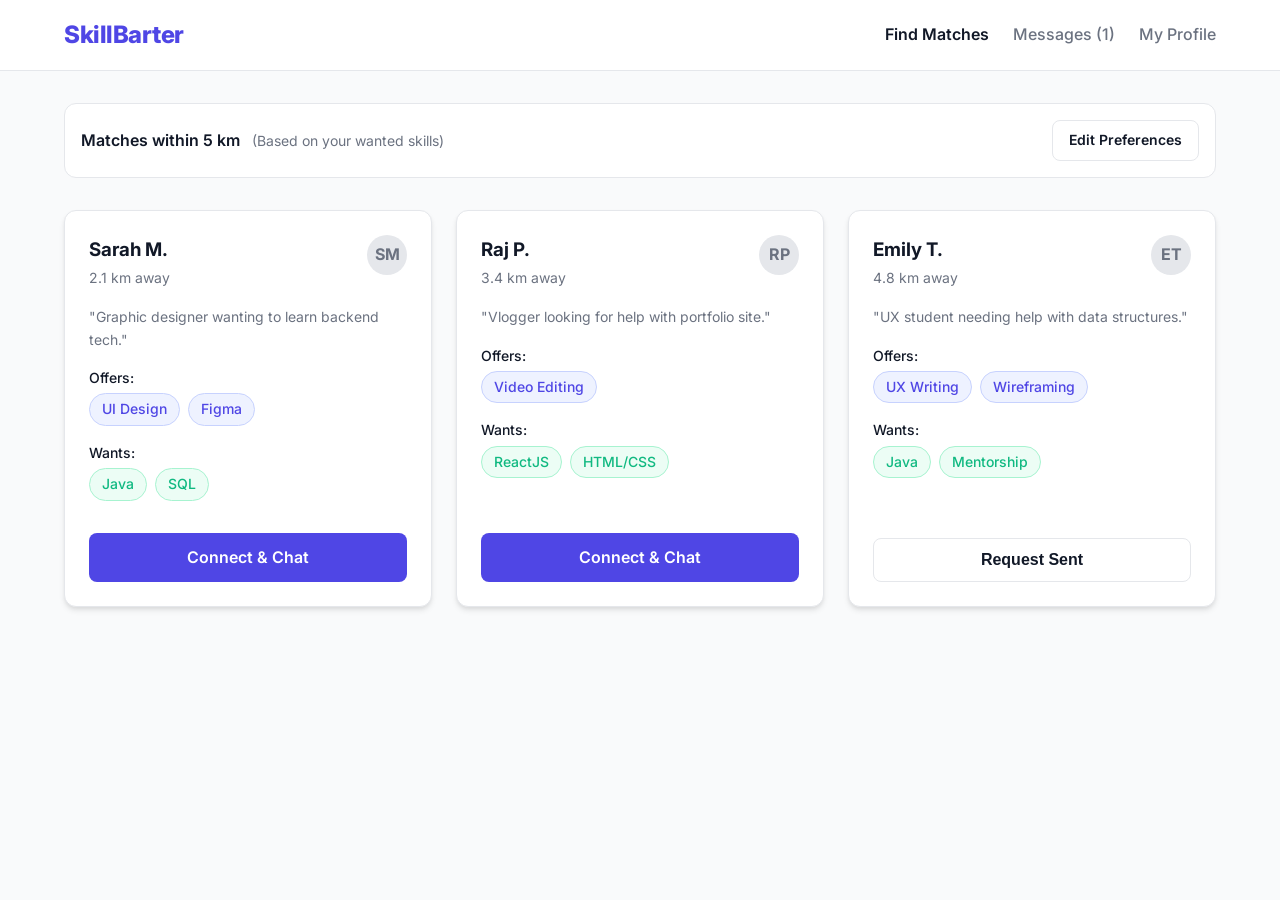
==== dashboard.html @ e57dbd8a "Initialize Local Skill Barter Platform frontend layout" ====
<!DOCTYPE html>
<html lang="en">
<head>
    <meta charset="UTF-8">
    <meta name="viewport" content="width=device-width, initial-scale=1.0">
    <title>Dashboard | SkillBarter</title>
    <link href="https://fonts.googleapis.com/css2?family=Inter:wght@400;500;600;700;800&display=swap" rel="stylesheet">
    <link rel="stylesheet" href="css/style.css">
    <style>
        .filter-bar {
            display: flex;
            justify-content: space-between;
            align-items: center;
            margin: 2rem 0;
            padding: 1rem;
            background: var(--bg-card);
            border: 1px solid var(--border);
            border-radius: var(--radius);
        }
        .user-card {
            display: flex;
            flex-direction: column;
            justify-content: space-between;
        }
        .user-card-header {
            display: flex;
            justify-content: space-between;
            align-items: flex-start;
            margin-bottom: 1rem;
        }
    </style>
</head>
<body>
    <nav class="navbar">
        <div class="container">
            <a href="index.html" class="logo">SkillBarter</a>
            <div class="nav-links">
                <a href="dashboard.html" style="font-weight: 600; color: var(--text-main);">Find Matches</a>
                <a href="chat.html">Messages (1)</a>
                <a href="profile.html">My Profile</a>
            </div>
        </div>
    </nav>

    <div class="container">
        
        <div class="filter-bar">
            <div>
                <span style="font-weight: 600; color: var(--text-main);">Matches within 5 km</span>
                <span style="color: var(--text-muted); margin-left: 0.5rem; font-size: 0.875rem;">(Based on your wanted skills)</span>
            </div>
            <div>
                <a href="profile.html" class="btn btn-outline" style="padding: 0.5rem 1rem; font-size: 0.875rem;">Edit Preferences</a>
            </div>
        </div>

        <div class="grid grid-cols-3" style="margin-bottom: 4rem;">
            
            <!-- Match 1 -->
            <div class="card user-card">
                <div>
                    <div class="user-card-header">
                        <div>
                            <h3 style="margin-bottom: 0;">Sarah M.</h3>
                            <span style="font-size: 0.875rem; color: var(--text-muted);">2.1 km away</span>
                        </div>
                        <div class="avatar" style="width: 40px; height: 40px;">SM</div>
                    </div>
                    
                    <p style="font-size: 0.875rem;">"Graphic designer wanting to learn backend tech."</p>

                    <div>
                        <div style="font-size: 0.875rem; font-weight: 500; margin-bottom: 0.25rem;">Offers:</div>
                        <div class="tags">
                            <span class="tag offer">UI Design</span>
                            <span class="tag offer">Figma</span>
                        </div>
                    </div>
                    <div>
                        <div style="font-size: 0.875rem; font-weight: 500; margin-bottom: 0.25rem;">Wants:</div>
                        <div class="tags">
                            <span class="tag want">Java</span>
                            <span class="tag want">SQL</span>
                        </div>
                    </div>
                </div>
                
                <a href="chat.html" class="btn btn-primary btn-block" style="margin-top: 1rem;">Connect & Chat</a>
            </div>

            <!-- Match 2 -->
            <div class="card user-card">
                <div>
                    <div class="user-card-header">
                        <div>
                            <h3 style="margin-bottom: 0;">Raj P.</h3>
                            <span style="font-size: 0.875rem; color: var(--text-muted);">3.4 km away</span>
                        </div>
                        <div class="avatar" style="width: 40px; height: 40px;">RP</div>
                    </div>
                    
                    <p style="font-size: 0.875rem;">"Vlogger looking for help with portfolio site."</p>

                    <div>
                        <div style="font-size: 0.875rem; font-weight: 500; margin-bottom: 0.25rem;">Offers:</div>
                        <div class="tags">
                            <span class="tag offer">Video Editing</span>
                        </div>
                    </div>
                    <div>
                        <div style="font-size: 0.875rem; font-weight: 500; margin-bottom: 0.25rem;">Wants:</div>
                        <div class="tags">
                            <span class="tag want">ReactJS</span>
                            <span class="tag want">HTML/CSS</span>
                        </div>
                    </div>
                </div>
                
                <a href="chat.html" class="btn btn-primary btn-block" style="margin-top: 1rem;">Connect & Chat</a>
            </div>

            <!-- Match 3 -->
            <div class="card user-card">
                <div>
                    <div class="user-card-header">
                        <div>
                            <h3 style="margin-bottom: 0;">Emily T.</h3>
                            <span style="font-size: 0.875rem; color: var(--text-muted);">4.8 km away</span>
                        </div>
                        <div class="avatar" style="width: 40px; height: 40px;">ET</div>
                    </div>
                    
                    <p style="font-size: 0.875rem;">"UX student needing help with data structures."</p>

                    <div>
                        <div style="font-size: 0.875rem; font-weight: 500; margin-bottom: 0.25rem;">Offers:</div>
                        <div class="tags">
                            <span class="tag offer">UX Writing</span>
                            <span class="tag offer">Wireframing</span>
                        </div>
                    </div>
                    <div>
                        <div style="font-size: 0.875rem; font-weight: 500; margin-bottom: 0.25rem;">Wants:</div>
                        <div class="tags">
                            <span class="tag want">Java</span>
                            <span class="tag want">Mentorship</span>
                        </div>
                    </div>
                </div>
                
                <button class="btn btn-outline btn-block" style="margin-top: 1rem;">Request Sent</button>
            </div>

        </div>
    </div>

    <script src="js/app.js"></script>
</body>
</html>
---- css/style.css ----
:root {
  --primary: #4F46E5;
  --primary-hover: #4338CA;
  --secondary: #10B981;
  --bg-main: #F9FAFB;
  --bg-card: #FFFFFF;
  --text-main: #111827;
  --text-muted: #6B7280;
  --border: #E5E7EB;
  --radius: 12px;
  --radius-sm: 8px;
  --shadow: 0 4px 6px -1px rgba(0, 0, 0, 0.1), 0 2px 4px -1px rgba(0, 0, 0, 0.06);
  --shadow-hover: 0 10px 15px -3px rgba(0, 0, 0, 0.1), 0 4px 6px -2px rgba(0, 0, 0, 0.05);
  font-family: 'Inter', system-ui, -apple-system, sans-serif;
}

* {
  box-sizing: border-box;
  margin: 0;
  padding: 0;
}

body {
  background-color: var(--bg-main);
  color: var(--text-main);
  line-height: 1.6;
  font-family: var(--font-family);
  -webkit-font-smoothing: antialiased;
}

a {
  text-decoration: none;
  color: var(--primary);
  transition: color 0.2s ease;
}

a:hover {
  color: var(--primary-hover);
}

ul {
  list-style: none;
}

/* Typography */
h1, h2, h3, h4 {
  color: var(--text-main);
  font-weight: 700;
  margin-bottom: 0.5rem;
}

p {
  color: var(--text-muted);
  margin-bottom: 1rem;
}

/* Layout */
.container {
  max-width: 1200px;
  margin: 0 auto;
  padding: 0 1.5rem;
}

.navbar {
  background-color: var(--bg-card);
  border-bottom: 1px solid var(--border);
  padding: 1rem 0;
  position: sticky;
  top: 0;
  z-index: 100;
}

.navbar .container {
  display: flex;
  justify-content: space-between;
  align-items: center;
}

.logo {
  font-size: 1.5rem;
  font-weight: 800;
  color: var(--primary);
  letter-spacing: -0.5px;
}

.nav-links {
  display: flex;
  gap: 1.5rem;
  align-items: center;
}

.nav-links a {
  color: var(--text-muted);
  font-weight: 500;
}

.nav-links a:hover {
  color: var(--text-main);
}

/* Buttons */
.btn {
  display: inline-block;
  padding: 0.75rem 1.5rem;
  border-radius: var(--radius-sm);
  font-weight: 600;
  text-align: center;
  cursor: pointer;
  transition: all 0.2s ease;
  border: none;
  font-size: 1rem;
}

.btn-primary {
  background-color: var(--primary);
  color: white;
}

.btn-primary:hover {
  background-color: var(--primary-hover);
  color: white;
  transform: translateY(-1px);
}

.btn-outline {
  background-color: transparent;
  color: var(--text-main);
  border: 1px solid var(--border);
}

.btn-outline:hover {
  background-color: var(--bg-main);
}

.btn-block {
  width: 100%;
}

/* Cards */
.card {
  background-color: var(--bg-card);
  border-radius: var(--radius);
  border: 1px solid var(--border);
  padding: 1.5rem;
  box-shadow: var(--shadow);
  transition: box-shadow 0.2s ease, transform 0.2s ease;
}

.card:hover {
  box-shadow: var(--shadow-hover);
  transform: translateY(-2px);
}

/* Forms */
.form-group {
  margin-bottom: 1.5rem;
}

.form-label {
  display: block;
  font-weight: 500;
  margin-bottom: 0.5rem;
  color: var(--text-main);
}

.form-control {
  width: 100%;
  padding: 0.75rem 1rem;
  border: 1px solid var(--border);
  border-radius: var(--radius-sm);
  font-size: 1rem;
  transition: border-color 0.2s, box-shadow 0.2s;
  background-color: var(--bg-main);
  color: var(--text-main);
}

.form-control:focus {
  outline: none;
  border-color: var(--primary);
  box-shadow: 0 0 0 3px rgba(79, 70, 229, 0.1);
  background-color: var(--bg-card);
}

/* Badges / Tags */
.tags {
  display: flex;
  flex-wrap: wrap;
  gap: 0.5rem;
  margin-bottom: 1rem;
}

.tag {
  background-color: var(--bg-main);
  color: var(--text-main);
  padding: 0.25rem 0.75rem;
  border-radius: 999px;
  font-size: 0.875rem;
  font-weight: 500;
  border: 1px solid var(--border);
}

.tag.offer {
  background-color: #EEF2FF;
  color: var(--primary);
  border-color: #C7D2FE;
}

.tag.want {
  background-color: #ECFDF5;
  color: var(--secondary);
  border-color: #A7F3D0;
}

/* Utility layout */
.grid {
  display: grid;
  gap: 1.5rem;
}

.grid-cols-2 {
  grid-template-columns: repeat(2, 1fr);
}

.grid-cols-3 {
  grid-template-columns: repeat(3, 1fr);
}

@media (max-width: 768px) {
  .grid-cols-2, .grid-cols-3 {
    grid-template-columns: 1fr;
  }
}

/* Hero Section */
.hero {
  padding: 5rem 0;
  text-align: center;
}

.hero h1 {
  font-size: 3rem;
  color: var(--text-main);
  max-width: 800px;
  margin: 0 auto 1.5rem;
  letter-spacing: -1px;
}

.hero p {
  font-size: 1.25rem;
  max-width: 600px;
  margin: 0 auto 2rem;
}

/* Auth Pages */
.auth-wrapper {
  min-height: calc(100vh - 70px);
  display: flex;
  align-items: center;
  justify-content: center;
  padding: 2rem 1rem;
}

.auth-card {
  max-width: 400px;
  width: 100%;
}

.auth-header {
  text-align: center;
  margin-bottom: 2rem;
}

/* Chat Layout */
.chat-layout {
  display: grid;
  grid-template-columns: 300px 1fr;
  height: calc(100vh - 70px); /* Minus navbar */
  background: var(--bg-card);
  border-top: 1px solid var(--border);
}

.chat-sidebar {
  border-right: 1px solid var(--border);
  overflow-y: auto;
  padding: 1rem;
}

.chat-user {
  display: flex;
  align-items: center;
  gap: 1rem;
  padding: 1rem;
  border-radius: var(--radius-sm);
  cursor: pointer;
  transition: background 0.2s;
}

.chat-user:hover, .chat-user.active {
  background: var(--bg-main);
}

.avatar {
  width: 48px;
  height: 48px;
  border-radius: 50%;
  background: #E5E7EB;
  display: flex;
  align-items: center;
  justify-content: center;
  font-weight: bold;
  color: var(--text-muted);
}

.chat-main {
  display: flex;
  flex-direction: column;
}

.chat-header {
  padding: 1rem 1.5rem;
  border-bottom: 1px solid var(--border);
  display: flex;
  align-items: center;
  gap: 1rem;
}

.chat-messages {
  flex: 1;
  padding: 1.5rem;
  overflow-y: auto;
  background: var(--bg-main);
  display: flex;
  flex-direction: column;
  gap: 1rem;
}

.message {
  max-width: 70%;
  padding: 0.75rem 1rem;
  border-radius: var(--radius);
}

.message.received {
  background: var(--bg-card);
  align-self: flex-start;
  border: 1px solid var(--border);
  border-bottom-left-radius: 4px;
}

.message.sent {
  background: var(--primary);
  color: white;
  align-self: flex-end;
  border-bottom-right-radius: 4px;
}

.chat-input-area {
  padding: 1rem 1.5rem;
  border-top: 1px solid var(--border);
  background: var(--bg-card);
  display: flex;
  gap: 1rem;
}

.chat-input-area input {
  flex: 1;
}

@media (max-width: 768px) {
  .chat-layout {
    grid-template-columns: 1fr;
    position: relative;
  }
  .chat-sidebar {
    display: none; /* simple toggle later */
  }
}
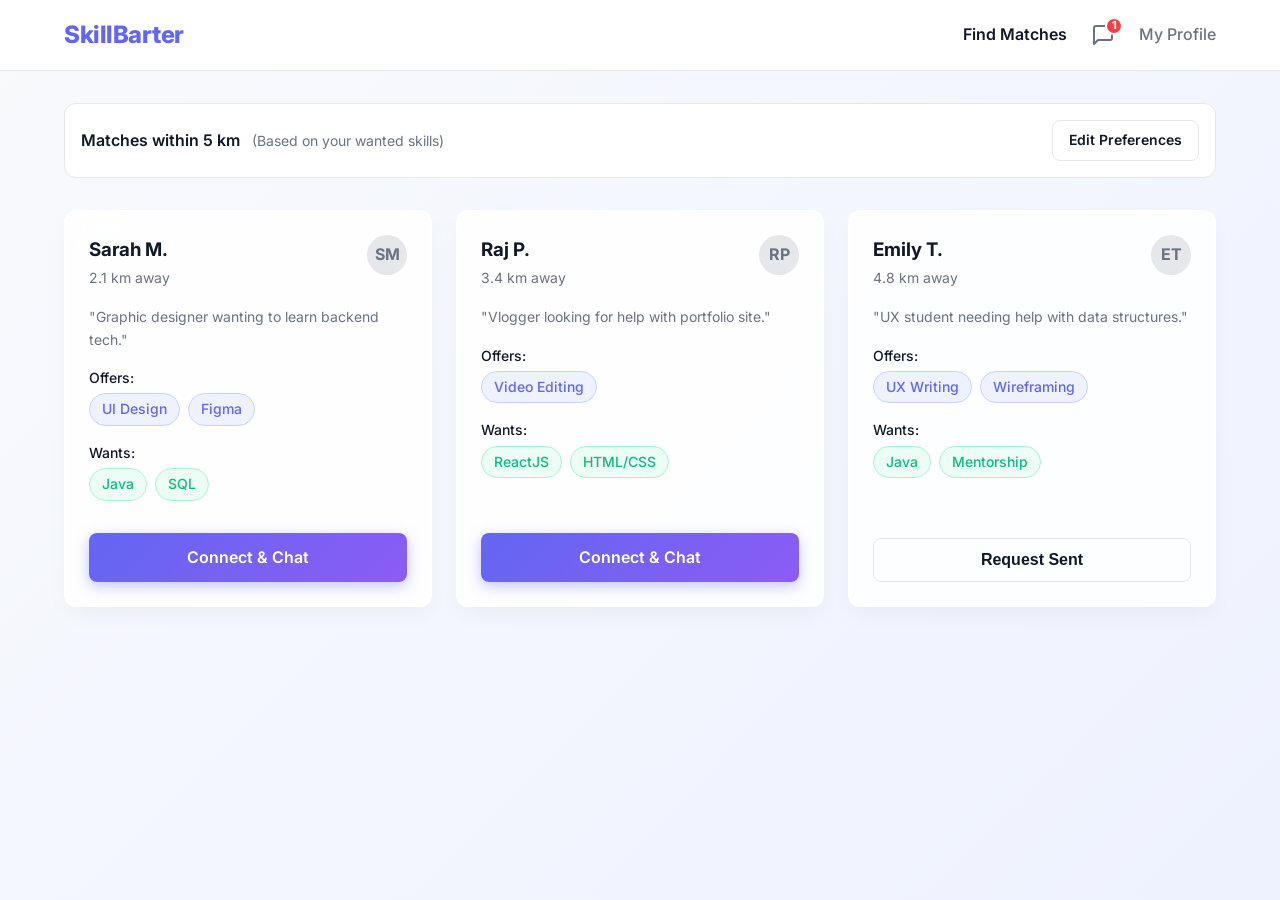
==== commit eebbbdd4: "Enhance UI with premium styling, add profile photo feature, update messages icon" ====
--- a/dashboard.html
+++ b/dashboard.html
@@ -36,7 +36,12 @@
             <a href="index.html" class="logo">SkillBarter</a>
             <div class="nav-links">
                 <a href="dashboard.html" style="font-weight: 600; color: var(--text-main);">Find Matches</a>
-                <a href="chat.html">Messages (1)</a>
+                <a href="chat.html" class="icon-link" aria-label="Messages">
+                    <svg viewBox="0 0 24 24" width="24" height="24" stroke="currentColor" stroke-width="2" fill="none" stroke-linecap="round" stroke-linejoin="round">
+                        <path d="M21 15a2 2 0 0 1-2 2H7l-4 4V5a2 2 0 0 1 2-2h14a2 2 0 0 1 2 2z"></path>
+                    </svg>
+                    <span class="badge">1</span>
+                </a>
                 <a href="profile.html">My Profile</a>
             </div>
         </div>
--- a/css/style.css
+++ b/css/style.css
@@ -1,16 +1,16 @@
 :root {
-  --primary: #4F46E5;
-  --primary-hover: #4338CA;
+  --primary: #6366F1;
+  --primary-hover: #4F46E5;
   --secondary: #10B981;
-  --bg-main: #F9FAFB;
+  --bg-main: #F3F4F6;
   --bg-card: #FFFFFF;
   --text-main: #111827;
   --text-muted: #6B7280;
   --border: #E5E7EB;
   --radius: 12px;
   --radius-sm: 8px;
-  --shadow: 0 4px 6px -1px rgba(0, 0, 0, 0.1), 0 2px 4px -1px rgba(0, 0, 0, 0.06);
-  --shadow-hover: 0 10px 15px -3px rgba(0, 0, 0, 0.1), 0 4px 6px -2px rgba(0, 0, 0, 0.05);
+  --shadow: 0 10px 25px -5px rgba(0, 0, 0, 0.05), 0 8px 10px -6px rgba(0, 0, 0, 0.01);
+  --shadow-hover: 0 20px 25px -5px rgba(0, 0, 0, 0.1), 0 10px 10px -5px rgba(0, 0, 0, 0.04);
   font-family: 'Inter', system-ui, -apple-system, sans-serif;
 }
 
@@ -21,10 +21,11 @@
 }
 
 body {
-  background-color: var(--bg-main);
+  background: linear-gradient(135deg, #F8FAFC, #EEF2FF);
+  background-attachment: fixed;
   color: var(--text-main);
   line-height: 1.6;
-  font-family: var(--font-family);
+  font-family: 'Inter', system-ui, -apple-system, sans-serif;
   -webkit-font-smoothing: antialiased;
 }
 
@@ -112,14 +113,16 @@
 }
 
 .btn-primary {
-  background-color: var(--primary);
+  background: linear-gradient(135deg, var(--primary), #8B5CF6);
   color: white;
+  box-shadow: 0 4px 14px 0 rgba(99, 102, 241, 0.39);
 }
 
 .btn-primary:hover {
-  background-color: var(--primary-hover);
+  background: linear-gradient(135deg, #4F46E5, #7C3AED);
   color: white;
-  transform: translateY(-1px);
+  transform: translateY(-2px);
+  box-shadow: 0 6px 20px rgba(99, 102, 241, 0.5);
 }
 
 .btn-outline {
@@ -138,17 +141,18 @@
 
 /* Cards */
 .card {
-  background-color: var(--bg-card);
+  background-color: rgba(255, 255, 255, 0.85);
+  backdrop-filter: blur(12px);
   border-radius: var(--radius);
-  border: 1px solid var(--border);
+  border: 1px solid rgba(255, 255, 255, 0.7);
   padding: 1.5rem;
   box-shadow: var(--shadow);
-  transition: box-shadow 0.2s ease, transform 0.2s ease;
+  transition: box-shadow 0.3s ease, transform 0.3s ease;
 }
 
 .card:hover {
   box-shadow: var(--shadow-hover);
-  transform: translateY(-2px);
+  transform: translateY(-4px);
 }
 
 /* Forms */
@@ -375,3 +379,35 @@
     display: none; /* simple toggle later */
   }
 }
+
+/* Icon Link & Badge */
+.icon-link {
+  position: relative;
+  display: inline-flex;
+  align-items: center;
+  justify-content: center;
+  color: var(--text-muted);
+  transition: color 0.2s ease, transform 0.2s ease;
+}
+
+.icon-link:hover, .icon-link.active {
+  color: var(--primary);
+  transform: scale(1.05);
+}
+
+.badge {
+  position: absolute;
+  top: -6px;
+  right: -8px;
+  background: #EF4444;
+  color: white;
+  font-size: 0.7rem;
+  font-weight: 700;
+  width: 18px;
+  height: 18px;
+  border-radius: 50%;
+  display: flex;
+  align-items: center;
+  justify-content: center;
+  border: 2px solid white;
+}
